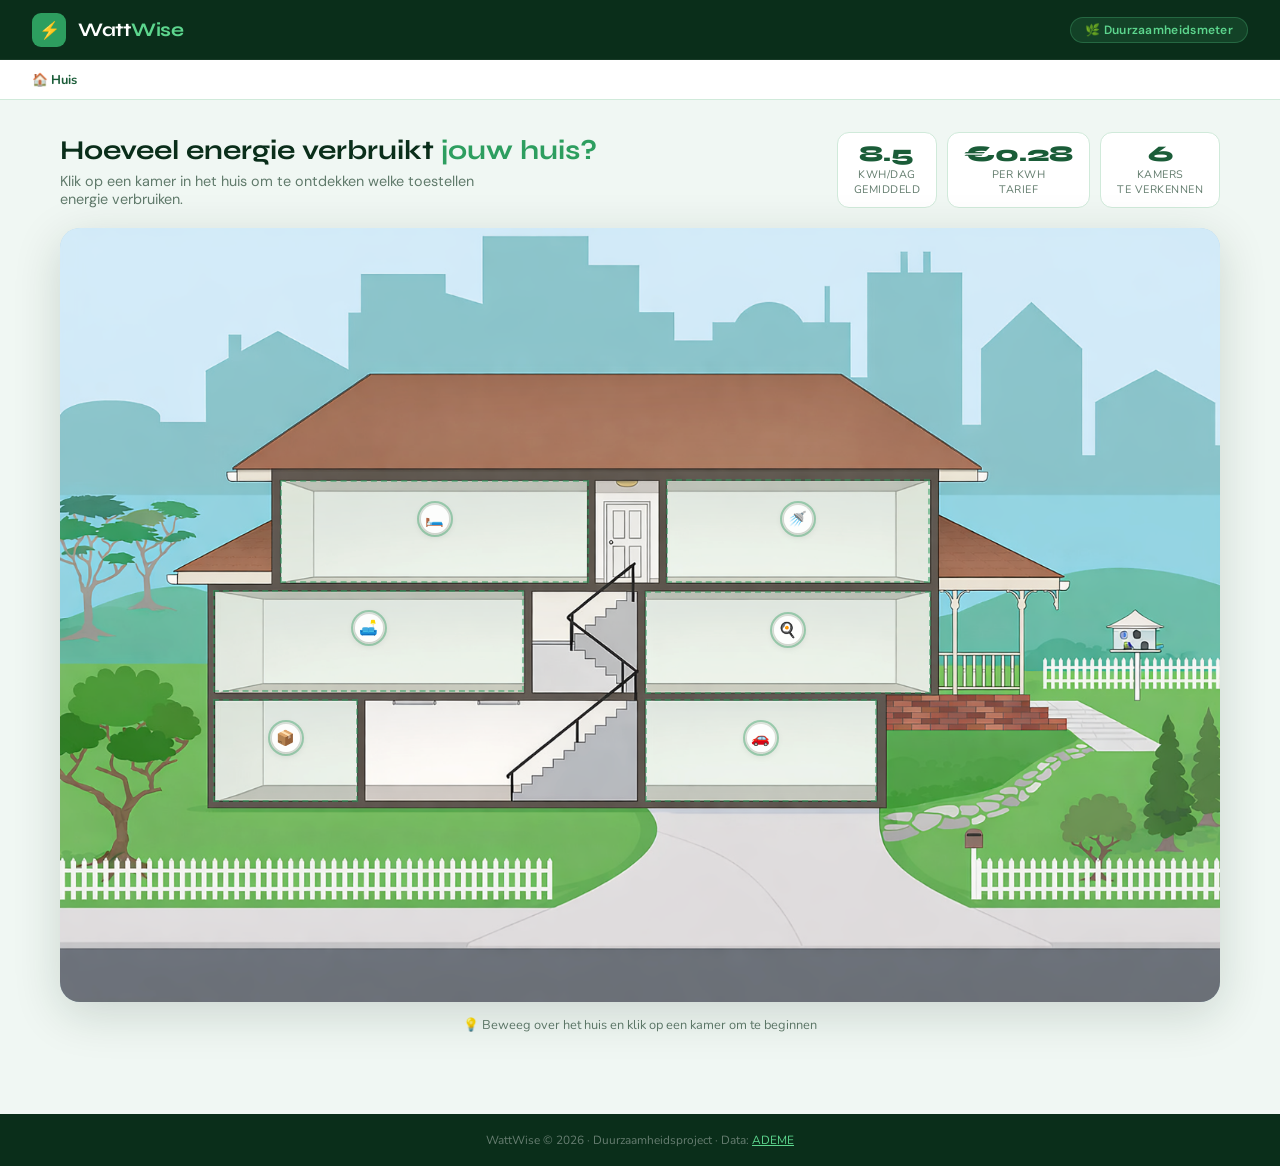
==== html/index.html @ 2eedc3da "layout huis en kamers" ====
<!DOCTYPE html>
<html lang="nl">
<head>
  <meta charset="UTF-8"/>
  <meta name="viewport" content="width=device-width, initial-scale=1.0"/>
  <title>WattWise – Duurzaamheidsmeter</title>
  <link href="https://fonts.googleapis.com/css2?family=Nunito:wght@400;600;700;900&family=Syne:wght@700;800&family=DM+Sans:wght@300;400;500&display=swap" rel="stylesheet"/>
   <link rel="stylesheet" href="../css/style3.css">

</head>
<body>

<header>
  <div class="logo">
    <div class="logo-icon">⚡</div>
    <h1>Watt<span>Wise</span></h1>
  </div>
  <div class="hdr-badge">🌿 Duurzaamheidsmeter</div>
</header>

<div id="breadcrumb">
  <span class="crumb" onclick="toonHuis()">🏠 Huis</span>
  <span id="bc-kamer" style="display:none"><span class="bc-sep"> › </span><span class="crumb" id="bc-kamer-naam"></span></span>
  <span id="bc-toestel" style="display:none"><span class="bc-sep"> › </span><span id="bc-toestel-naam"></span></span>
</div>

<main>

  <!-- SCHERM 1: HUIS -->
  <section id="scherm-huis">
    <div class="page-intro">
      <div class="page-intro-text">
        <h2>Hoeveel energie verbruikt <em style="color:var(--g3);font-style:normal;">jouw huis?</em></h2>
        <p>Klik op een kamer in het huis om te ontdekken welke toestellen energie verbruiken.</p>
      </div>
      <div class="stats-strip">
        <div class="stat-badge"><div class="stat-badge-num">8.5</div><div class="stat-badge-lbl">kWh/dag<br>gemiddeld</div></div>
        <div class="stat-badge"><div class="stat-badge-num">€0.28</div><div class="stat-badge-lbl">per kWh<br>tarief</div></div>
        <div class="stat-badge"><div class="stat-badge-num">6</div><div class="stat-badge-lbl">kamers<br>te verkennen</div></div>
      </div>
    </div>

    <div class="house-wrap" id="house-wrap">

      <img id="house-img" class="house-img" src="../icons/image/house_background_sharp.png"  srcset="../icons/image/house_background_sharp_embedded.svg"  alt="Doorsnede huis"/>
     <!-- <div class="kamer-overlay kamer-links-boven" data-kamer="kamer-links-boven"></div> -->
     <div class="kamer-overlay kamer-rechts-boven" data-kamer="kamer-rechts-boven"></div>
     <div class="kamer-overlay kamer-links-midden" data-kamer="kamer-links-midden"></div>

      <!-- kamer overlays worden door JS ingevoegd -->
      <div class="zoom-overlay" id="zoom-overlay"></div>
      
    </div>

    <p style="text-align:center;margin-top:14px;font-size:.8rem;color:var(--muted);font-family:'Nunito',sans-serif;">
      💡 Beweeg over het huis en klik op een kamer om te beginnen
    </p>
  </section>

  <!-- SCHERM 2: KAMER -->
  <section id="scherm-kamer">
    <div class="kamer-top">
      <button id="btn-terug" onclick="toonHuis()">← Terug</button>
      <div class="kamer-title-block">
        <h2 id="kamer-titel">Kamer</h2>
        <p id="kamer-intro"></p>
      </div>
    </div>

    <div class="kamer-scene" id="kamer-scene">
      <div class="kamer-scene-bg" id="kamer-scene-bg"></div>
      <div class="kamer-floor" id="kamer-floor"></div>
      <div class="room-label-badge" id="room-label-badge"></div>
      <!-- appliances worden door JS ingevoegd -->
    </div>
  </section>

</main>

<!-- MODAL -->
<div id="modal-overlay">
  <div id="modal">
    <div class="modal-head">
      <div class="modal-head-l">
        <div class="modal-icon" id="modal-icon">⚡</div>
        <h3 id="modal-titel">Toestel</h3>
      </div>
      <div style="display:flex;gap:10px;align-items:center;">
        <div class="modal-dots">
          <div class="mdot on" id="d1"></div>
          <div class="mdot" id="d2"></div>
          <div class="mdot" id="d3"></div>
        </div>
        <button id="modal-x" onclick="sluitModal()">✕</button>
      </div>
    </div>
    <div class="modal-prog"><div class="modal-prog-bar" id="mpbar"></div></div>
    <div id="modal-body">
      <div id="stap-parameters">
        <div class="stap-lbl">Stap 1 van 3 — Jouw gegevens</div>
        <div id="params-container"></div>
        <button id="btn-bereken" onclick="berekenVerbruik()">⚡ Bereken mijn verbruik</button>
      </div>
      <div id="stap-resultaat">
        <div class="stap-lbl">Stap 2 van 3 — Resultaat</div>
        <div class="res-hero">
          <div class="res-lbl">Jouw dagelijks verbruik</div>
          <div id="res-getal">—</div>
          <div id="res-eenheid">kWh per dag</div>
        </div>
        <div class="cost-row">
          <div class="cpill"><div class="cpill-num" id="c-dag">—</div><div class="cpill-lbl">€/dag</div></div>
          <div class="cpill"><div class="cpill-num" id="c-maand">—</div><div class="cpill-lbl">€/maand</div></div>
          <div class="cpill"><div class="cpill-num" id="c-jaar">—</div><div class="cpill-lbl">€/jaar</div></div>
        </div>
        <div class="modal-nav">
          <button class="btn-back" onclick="toonStap('parameters')">← Aanpassen</button>
          <button class="btn-next" onclick="toonStap('tips')">Tips →</button>
        </div>
      </div>
      <div id="stap-tips">
        <div class="stap-lbl">Stap 3 van 3 — Tips & weetjes</div>
        <div id="gem-box"></div>
        <div id="tips-box"><h4>💡 Bespaartips</h4><ul id="tips-lijst"></ul></div>
        <div class="modal-nav">
          <button class="btn-back" onclick="toonStap('resultaat')">← Resultaat</button>
          <button class="btn-done" onclick="sluitModal()">✓ Sluiten</button>
        </div>
      </div>
    </div>
  </div>
</div>

<footer>
  WattWise &copy; 2026 · Duurzaamheidsproject · Data: <a href="https://data.europa.eu/data/datasets/670facfc5cbe4a7f2f56ace7" target="_blank">ADEME</a>
</footer>

<script src="../javascript/script3.js" defer></script>

<style>
@keyframes fadeSlideUp {
  from{opacity:0;transform:translateY(16px);}
  to{opacity:1;transform:translateY(0);}
}
</style>

</body>
</html>
---- css/style3.css ----
:root {
  --g1:#0a2e1a; --g2:#1a5c38; --g3:#2d9e5f; --g4:#5dd68e; --g5:#c8f5db;
  --amber:#f5c842; --amber2:#e8a80a; --bg:#f0f7f3;
  --surface:#ffffff; --text:#0d1f16; --muted:#607a6b; --border:#d0eada;
  --shadow:0 4px 24px rgba(10,46,26,.10); --shadow-lg:0 12px 48px rgba(10,46,26,.16);
  --r:18px;
}
*,*::before,*::after{box-sizing:border-box;margin:0;padding:0;}
html{scroll-behavior:smooth;}
body{font-family:"DM Sans",sans-serif;background:var(--bg);color:var(--text);min-height:100vh;overflow-x:hidden;}
h1,h2,h3,h4{font-family:"Syne",sans-serif;}
button{cursor:pointer;font-family:"DM Sans",sans-serif;border:none;outline:none;}

/* ── HEADER ── */
header{
  background:var(--g1);padding:0 32px;height:60px;
  display:flex;align-items:center;justify-content:space-between;
  position:sticky;top:0;z-index:100;
  border-bottom:1px solid rgba(255,255,255,.06);
}
.logo{display:flex;align-items:center;gap:12px;}
.logo-icon{width:34px;height:34px;background:var(--g3);border-radius:9px;display:flex;align-items:center;justify-content:center;font-size:17px;}
.logo h1{font-size:1.2rem;color:#fff;letter-spacing:-.3px;}
.logo h1 span{color:var(--g4);}
.hdr-badge{background:rgba(93,214,142,.12);color:var(--g4);border:1px solid rgba(93,214,142,.25);border-radius:20px;padding:4px 14px;font-size:.75rem;font-weight:600;letter-spacing:.3px;}

/* ── BREADCRUMB ── */
#breadcrumb{
  background:#fff;padding:0 32px;height:40px;
  display:flex;align-items:center;gap:8px;
  font-size:.8rem;color:var(--muted);
  border-bottom:1px solid var(--border);
  font-family:"Nunito",sans-serif;
}
.crumb{color:var(--g2);font-weight:700;cursor:pointer;transition:color .15s;}
.crumb:hover{color:var(--g3);text-decoration:underline;}
.bc-sep{color:#cde8d8;}

/* ── MAIN ── */
main{max-width:1200px;margin:0 auto;padding:32px 20px 80px;}

/* ── SCHERM 1: HUIS ── */
#scherm-huis{}

.page-intro{
  display:flex;align-items:flex-end;justify-content:space-between;
  margin-bottom:20px;gap:24px;flex-wrap:wrap;
}
.page-intro-text h2{font-size:1.7rem;color:var(--g1);line-height:1.2;margin-bottom:6px;}
.page-intro-text p{color:var(--muted);font-size:.9rem;max-width:420px;}
.stats-strip{display:flex;gap:10px;flex-wrap:wrap;}
.stat-badge{
  background:#fff;border:1.5px solid var(--border);border-radius:12px;
  padding:10px 16px;text-align:center;min-width:90px;
}
.stat-badge-num{font-family:"Syne",sans-serif;font-size:1.4rem;font-weight:800;color:var(--g2);line-height:1;}
.stat-badge-lbl{font-size:.68rem;color:var(--muted);text-transform:uppercase;letter-spacing:.5px;margin-top:2px;font-family:"Nunito",sans-serif;}

/* ── HUIS WRAPPER ── */
.house-wrap{
  position:relative;
  width:100%;
  border-radius:20px;
  overflow:hidden;
  box-shadow:var(--shadow-lg);
  background:#b8d8e8;
  aspect-ratio:3/2;
  cursor:default;
}

.house-img{
  position:absolute;inset:0;
  width:100%;height:100%;
  object-fit:cover;
  display:block;
  transition:transform .6s cubic-bezier(.4,0,.2,1), filter .6s;
  transform-origin:center center;
}

/* ── KAMER OVERLAYS ── */
.kamer-overlay{
  position:absolute;
  background:rgba(45,158,95,.08);
  border:2px dashed rgba(45,158,95,.5);
  cursor:pointer;
  transition:background .2s, border-color .2s, transform .15s;
  display:flex;flex-direction:column;align-items:center;justify-content:center;
  gap:4px;
}
.kamer-overlay:hover{
  background:rgba(45,158,95,.22);
  border-color:var(--g3);
  border-style:solid;
}
.kamer-overlay:hover .kamer-tag{opacity:1;transform:translateY(0);}

.kamer-pulse{
  width:28px;height:28px;
  background:rgba(255,255,255,.9);
  border-radius:50%;
  display:flex;align-items:center;justify-content:center;
  font-size:15px;
  box-shadow:0 2px 8px rgba(0,0,0,.18);
  position:relative;
  flex-shrink:0;
}
.kamer-pulse::after{
  content:"";position:absolute;inset:-4px;
  border-radius:50%;
  border:2px solid rgba(45,158,95,.4);
  animation:pulse 2s ease-in-out infinite;
}
@keyframes pulse{
  0%,100%{transform:scale(1);opacity:.6;}
  50%{transform:scale(1.3);opacity:0;}
}

.kamer-tag{
  background:rgba(10,46,26,.82);
  color:#fff;
  border-radius:20px;
  padding:3px 10px;
  font-size:.68rem;
  font-weight:700;
  font-family:"Nunito",sans-serif;
  white-space:nowrap;
  letter-spacing:.3px;
  opacity:0;
  transform:translateY(4px);
  transition:opacity .18s, transform .18s;
  pointer-events:none;
}

/* Click-to-zoom animation */
.house-wrap .zoom-overlay{
  position:absolute;inset:0;
  background:rgba(10,46,26,0);
  pointer-events:none;
  transition:background .4s;
  z-index:10;
}
.house-wrap.zooming .zoom-overlay{background:rgba(10,46,26,.35);}

/* ── SCHERM 2: KAMER ── */
#scherm-kamer{display:none;}

.kamer-top{
  display:flex;align-items:center;gap:16px;
  margin-bottom:24px;
}
#btn-terug{
  display:inline-flex;align-items:center;gap:8px;
  background:#fff;color:var(--g2);
  border:1.5px solid var(--border);border-radius:10px;
  padding:8px 16px;font-size:.85rem;font-weight:700;
  font-family:"Nunito",sans-serif;
  transition:all .15s;
  flex-shrink:0;
}
#btn-terug:hover{background:var(--g5);border-color:var(--g3);}

.kamer-title-block h2{font-size:1.7rem;color:var(--g1);}
.kamer-title-block p{font-size:.88rem;color:var(--muted);margin-top:3px;}

/* ── KAMER SCENE ── */
.kamer-scene{
  position:relative;
  width:100%;
  border-radius:20px;
  overflow:hidden;
  box-shadow:var(--shadow-lg);
  background:#e8f4ed;
  aspect-ratio:16/7;
  margin-bottom:24px;
}

/* SVG kamer achtergrond — vult de hele scene */
.kamer-scene-bg{
  position:absolute;inset:0;
  width:100%;height:100%;
  overflow:hidden;
}
.kamer-scene-bg svg{
  width:100%;
  height:100%;
  display:block;
}

/* Fallback kleur-gradients als SVG ontbreekt */
.kamer-scene-bg.woonkamer:not(:has(svg)){background:linear-gradient(160deg,#f5e6c8 0%,#e8d5a3 100%);}
.kamer-scene-bg.keuken:not(:has(svg)){background:linear-gradient(160deg,#d4ecd4 0%,#b8e0b8 100%);}
.kamer-scene-bg.badkamer:not(:has(svg)){background:linear-gradient(160deg,#c8e8f5 0%,#a8d4e8 100%);}
.kamer-scene-bg.slaapkamer:not(:has(svg)){background:linear-gradient(160deg,#e8d8f0 0%,#d4c0e8 100%);}
.kamer-scene-bg.berging:not(:has(svg)){background:linear-gradient(160deg,#e8e0d0 0%,#d8d0c0 100%);}
.kamer-scene-bg.garage:not(:has(svg)){background:linear-gradient(160deg,#d8dce8 0%,#c0c8d8 100%);}

/* Vloer overlay — lichte schaduw onderaan */
.kamer-floor{
  position:absolute;bottom:0;left:0;right:0;height:6%;
  background:linear-gradient(180deg,transparent 0%,rgba(0,0,0,.06) 100%);
  pointer-events:none;
  z-index:2;
}

/* Room label badge */
.room-label-badge{
  position:absolute;top:16px;left:16px;
  background:rgba(10,46,26,.75);
  color:#fff;
  border-radius:30px;
  padding:6px 16px;
  font-family:"Nunito",sans-serif;
  font-size:.85rem;
  font-weight:700;
  display:flex;align-items:center;gap:8px;
  backdrop-filter:blur(4px);
  z-index:5;
}

/* ── APPLIANCE SPOTS ── */
.appliance-spot{
  position:absolute;
  display:flex;flex-direction:column;align-items:center;gap:5px;
  cursor:pointer;
  transition:transform .22s cubic-bezier(.34,1.4,.64,1);
  z-index:4;
}
.appliance-spot:hover{
  transform:scale(1.10) translateY(-5px);
}

/* Bubble groter + mooier */
.appliance-bubble{
  background:rgba(255,255,255,.94);
  border:2px solid rgba(45,158,95,.25);
  border-radius:18px;
  width:84px;
  height:84px;
  display:flex;flex-direction:column;align-items:center;justify-content:center;
  box-shadow:
    0 4px 20px rgba(0,0,0,.13),
    0 1px 4px rgba(0,0,0,.08),
    inset 0 1px 0 rgba(255,255,255,.8);
  transition:border-color .2s, box-shadow .2s, transform .2s;
  gap:4px;
  backdrop-filter:blur(8px);
  position:relative;
  overflow:hidden;
}
.appliance-bubble::before{
  content:"";
  position:absolute;top:0;left:0;right:0;height:40%;
  background:linear-gradient(180deg,rgba(255,255,255,.5) 0%,transparent 100%);
  border-radius:16px 16px 0 0;
  pointer-events:none;
}
.appliance-spot:hover .appliance-bubble{
  border-color:var(--g3);
  box-shadow:
    0 8px 28px rgba(45,158,95,.22),
    0 2px 8px rgba(0,0,0,.10),
    inset 0 1px 0 rgba(255,255,255,.8);
}

/* Als berekend: groene rand highlight */
.appliance-spot.berekend .appliance-bubble{
  border-color:var(--g3);
  border-width:2.5px;
}

/* PNG icon in bubble */
.appliance-img{
  width:40px;
  height:40px;
  object-fit:contain;
  display:block;
  flex-shrink:0;
  image-rendering:auto;
  /* Lichte schaduw voor diepte */
  filter:drop-shadow(0 2px 3px rgba(0,0,0,.12));
  transition:filter .2s, transform .2s;
}
.appliance-spot:hover .appliance-img{
  filter:drop-shadow(0 3px 6px rgba(45,158,95,.3));
  transform:scale(1.06);
}

/* Emoji fallback */
.appliance-emoji{
  font-size:2rem;
  line-height:1;
  display:block;
  transition:transform .2s;
}
.appliance-spot:hover .appliance-emoji{
  transform:scale(1.08);
}

/* Naam label onder bubble */
.appliance-name{
  font-size:.6rem;
  font-weight:700;
  color:var(--g1);
  text-align:center;
  line-height:1.2;
  font-family:"Nunito",sans-serif;
  padding:0 3px;
  max-width:80px;
  word-break:break-word;
}

/* kWh badge */
.appliance-kwh-badge{
  background:var(--g4);
  color:var(--g1);
  border-radius:20px;
  padding:2px 9px;
  font-size:.62rem;
  font-weight:800;
  font-family:"Nunito",sans-serif;
  white-space:nowrap;
  box-shadow:0 2px 6px rgba(45,158,95,.25);
  transition:background .2s;
}
.appliance-kwh-badge.uncalc{
  background:rgba(255,255,255,.75);
  color:var(--muted);
  border:1px solid rgba(0,0,0,.08);
  font-weight:600;
  box-shadow:none;
}

/* Energie-level indicator per bubble (na berekening) */
.appliance-spot.energie-laag .appliance-bubble { border-color:#4caf50; }
.appliance-spot.energie-middel .appliance-bubble { border-color:#ff9800; }
.appliance-spot.energie-hoog .appliance-bubble { border-color:#f44336; }
.appliance-spot.energie-laag .appliance-kwh-badge { background:#a5d6a7; color:#1b5e20; }
.appliance-spot.energie-middel .appliance-kwh-badge { background:#ffe082; color:#e65100; }
.appliance-spot.energie-hoog .appliance-kwh-badge { background:#ef9a9a; color:#b71c1c; }

/* ── MODAL ── */
#modal-overlay{
  display:none;position:fixed;inset:0;
  background:rgba(10,46,26,.52);
  backdrop-filter:blur(6px);
  z-index:500;align-items:center;justify-content:center;padding:20px;
}
#modal-overlay.actief{display:flex;}
#modal{
  background:#fff;border-radius:24px;
  max-width:520px;width:100%;
  box-shadow:var(--shadow-lg);overflow:hidden;
  animation:popIn .28s cubic-bezier(.34,1.56,.64,1);
}
@keyframes popIn{from{transform:scale(.9) translateY(24px);opacity:0;}to{transform:scale(1) translateY(0);opacity:1;}}

.modal-head{
  background:linear-gradient(135deg,var(--g1) 0%,var(--g2) 100%);
  padding:20px 24px;
  display:flex;align-items:center;justify-content:space-between;
}
.modal-head-l{display:flex;align-items:center;gap:12px;}
.modal-icon{
  width:42px;height:42px;
  background:rgba(255,255,255,.12);
  border-radius:11px;
  display:flex;align-items:center;justify-content:center;
  font-size:1.4rem;
  overflow:hidden;
}
.modal-icon img{
  width:28px;height:28px;
  object-fit:contain;
  filter:brightness(0) invert(1) opacity(0.9);
}
#modal-titel{font-size:1.05rem;color:#fff;}
.modal-dots{display:flex;gap:5px;}
.mdot{width:7px;height:7px;border-radius:50%;background:rgba(255,255,255,.28);transition:background .2s;}
.mdot.on{background:var(--amber);}
#modal-x{background:rgba(255,255,255,.12);color:#fff;width:30px;height:30px;border-radius:7px;font-size:1rem;display:flex;align-items:center;justify-content:center;transition:background .15s;}
#modal-x:hover{background:rgba(255,255,255,.22);}

.modal-prog{height:3px;background:var(--border);}
.modal-prog-bar{height:100%;background:linear-gradient(90deg,var(--g3),var(--amber));transition:width .35s ease;width:33.3%;}

#modal-body{padding:22px 24px;}

.stap-lbl{font-size:.7rem;text-transform:uppercase;letter-spacing:.8px;color:var(--muted);font-family:"Nunito",sans-serif;font-weight:700;margin-bottom:14px;}

#stap-parameters{display:block;}
.param-row{margin-bottom:12px;}
.param-row label{display:block;font-weight:700;font-size:.83rem;margin-bottom:5px;color:var(--text);font-family:"Nunito",sans-serif;}
.param-row select,.param-row input[type=number],.param-row input[type=text]{
  width:100%;padding:9px 13px;border:1.5px solid var(--border);border-radius:9px;
  font-family:"DM Sans",sans-serif;font-size:.9rem;color:var(--text);background:#fafef9;
  transition:border-color .18s, box-shadow .18s;appearance:none;
}
.param-row select{background-image:url("data:image/svg+xml,%3Csvg xmlns='http://www.w3.org/2000/svg' width='12' height='8' viewBox='0 0 12 8'%3E%3Cpath d='M1 1l5 5 5-5' stroke='%232d9e5f' stroke-width='1.5' fill='none' stroke-linecap='round'/%3E%3C/svg%3E");background-repeat:no-repeat;background-position:right 13px center;padding-right:34px;}
.param-row select:focus,.param-row input:focus{border-color:var(--g3);box-shadow:0 0 0 3px rgba(45,158,95,.12);outline:none;}

#btn-bereken{
  width:100%;padding:12px;
  background:linear-gradient(135deg,var(--g2) 0%,var(--g3) 100%);
  color:#fff;border-radius:11px;font-size:.92rem;font-weight:700;
  font-family:"Nunito",sans-serif;margin-top:6px;letter-spacing:.2px;
  transition:all .2s;box-shadow:0 4px 16px rgba(45,158,95,.28);
}
#btn-bereken:hover{transform:translateY(-1px);box-shadow:0 6px 20px rgba(45,158,95,.38);}

#stap-resultaat{display:none;}
.res-hero{
  background:linear-gradient(135deg,var(--g1) 0%,var(--g2) 100%);
  border-radius:14px;padding:24px;text-align:center;margin-bottom:16px;position:relative;overflow:hidden;
}
.res-hero::before{content:"";position:absolute;top:-40px;right:-40px;width:140px;height:140px;background:radial-gradient(circle,rgba(93,214,142,.2) 0%,transparent 70%);border-radius:50%;}
.res-lbl{font-size:.72rem;color:rgba(255,255,255,.55);text-transform:uppercase;letter-spacing:.8px;margin-bottom:6px;font-family:"Nunito",sans-serif;}
#res-getal{font-family:"Syne",sans-serif;font-size:3.2rem;font-weight:800;color:var(--amber);line-height:1;margin-bottom:3px;}
#res-eenheid{font-size:.82rem;color:rgba(255,255,255,.55);}
.cost-row{display:flex;gap:8px;margin-bottom:14px;}
.cpill{flex:1;background:var(--g5);border:1px solid var(--border);border-radius:9px;padding:10px 12px;text-align:center;}
.cpill-num{font-family:"Syne",sans-serif;font-size:1.2rem;color:var(--g1);font-weight:800;}
.cpill-lbl{font-size:.66rem;color:var(--muted);text-transform:uppercase;letter-spacing:.4px;font-family:"Nunito",sans-serif;}

#stap-tips{display:none;}
#gem-box{background:linear-gradient(135deg,var(--g5),#e0f7e9);border:1px solid var(--border);border-left:4px solid var(--g3);border-radius:9px;padding:12px 14px;margin-bottom:14px;font-size:.86rem;color:var(--g1);line-height:1.55;}
#tips-box{background:#fffbec;border:1px solid #f5e0a0;border-left:4px solid var(--amber);border-radius:9px;padding:14px 16px;margin-bottom:16px;}
#tips-box h4{font-size:.85rem;color:#7a5000;margin-bottom:8px;font-family:"Nunito",sans-serif;display:flex;align-items:center;gap:6px;}
#tips-lijst{padding-left:0;list-style:none;display:flex;flex-direction:column;gap:5px;}
#tips-lijst li{font-size:.84rem;color:var(--text);line-height:1.5;padding-left:18px;position:relative;}
#tips-lijst li::before{content:"✓";position:absolute;left:0;color:var(--g3);font-weight:700;}

.modal-nav{display:flex;gap:8px;margin-top:2px;}
.modal-nav button{flex:1;padding:10px;border-radius:9px;font-size:.86rem;font-weight:700;font-family:"Nunito",sans-serif;transition:all .15s;}
.btn-back{background:var(--g5);color:var(--g2);border:1.5px solid var(--border);}
.btn-back:hover{background:#b8efd0;border-color:var(--g3);}
.btn-next{background:linear-gradient(135deg,var(--g2),var(--g3));color:#fff;}
.btn-next:hover{transform:translateY(-1px);box-shadow:0 4px 12px rgba(45,158,95,.3);}
.btn-done{background:var(--amber);color:#5a3800;}
.btn-done:hover{background:var(--amber2);color:#fff;}

/* ── FOOTER ── */
footer{background:var(--g1);color:rgba(255,255,255,.38);text-align:center;padding:18px;font-size:.74rem;font-family:"Nunito",sans-serif;}
footer a{color:var(--g4);}

/* ── RESPONSIVE ── */
@media(max-width:700px){
  header,#breadcrumb{padding:0 16px;}
  main{padding:20px 12px 60px;}
  .page-intro{flex-direction:column;align-items:flex-start;}
  .appliance-bubble{width:66px;height:66px;}
  .appliance-img{width:32px;height:32px;}
  .appliance-emoji{font-size:1.5rem;}
  .appliance-name{font-size:.55rem;max-width:64px;}
}

@keyframes fadeSlideUp {
  from{opacity:0;transform:translateY(16px);}
  to{opacity:1;transform:translateY(0);}
}
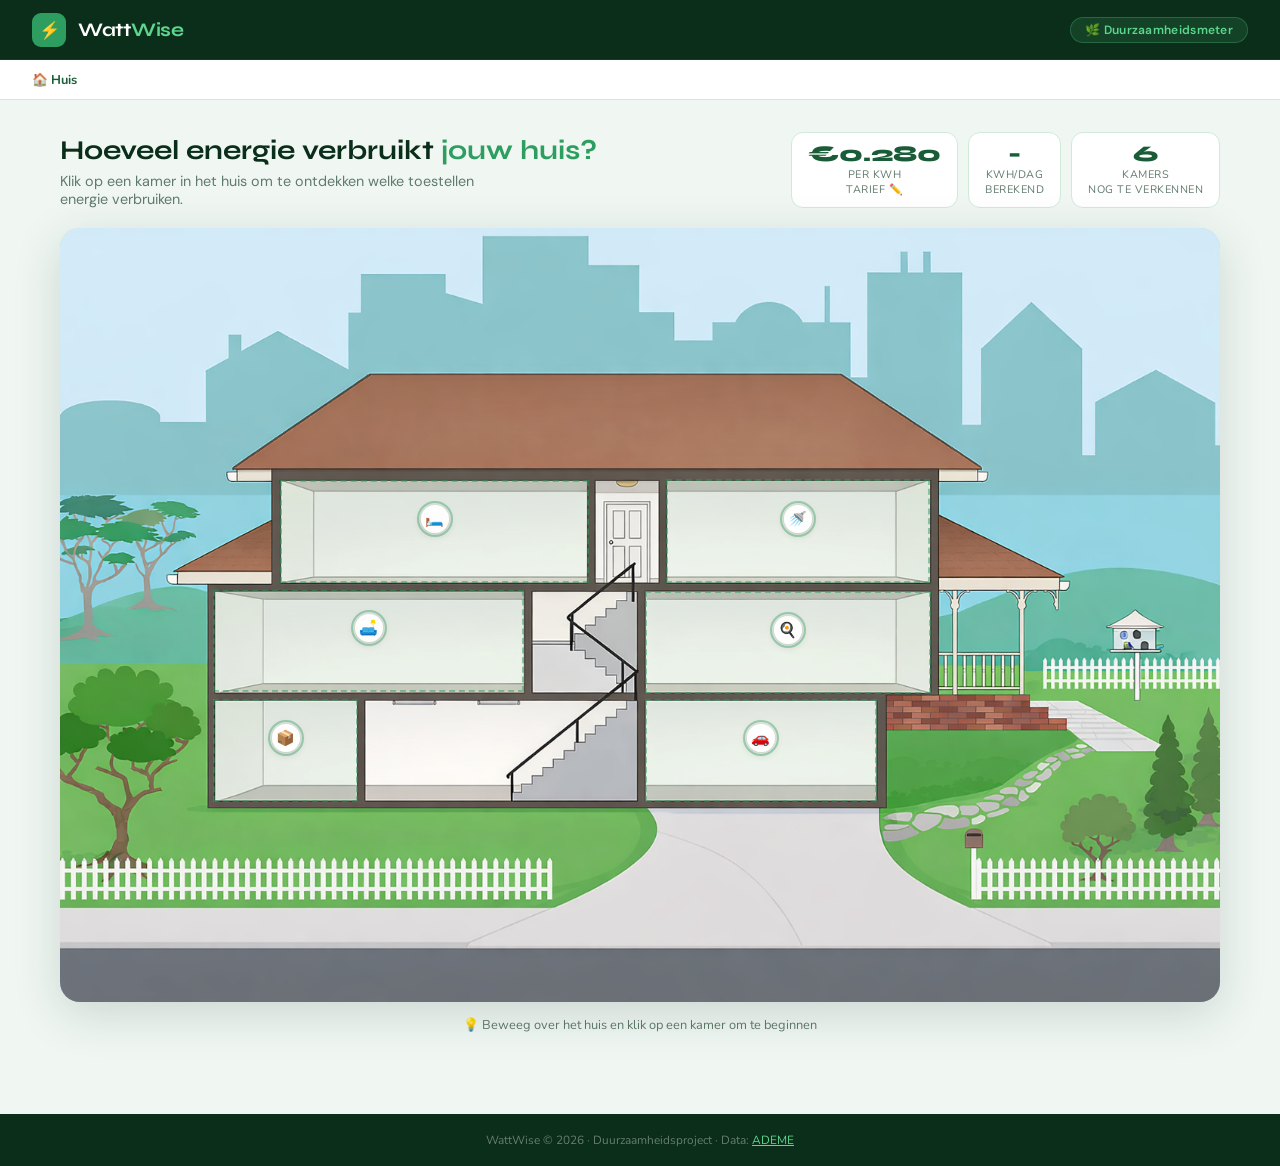
==== commit fb2767a5: "dynamische stat cards" ====
--- a/html/index.html
+++ b/html/index.html
@@ -5,7 +5,7 @@
   <meta name="viewport" content="width=device-width, initial-scale=1.0"/>
   <title>WattWise – Duurzaamheidsmeter</title>
   <link href="https://fonts.googleapis.com/css2?family=Nunito:wght@400;600;700;900&family=Syne:wght@700;800&family=DM+Sans:wght@300;400;500&display=swap" rel="stylesheet"/>
-   <link rel="stylesheet" href="../css/style3.css">
+   <link rel="stylesheet" href="../css/style.css">
 
 </head>
 <body>
@@ -34,9 +34,18 @@
         <p>Klik op een kamer in het huis om te ontdekken welke toestellen energie verbruiken.</p>
       </div>
       <div class="stats-strip">
-        <div class="stat-badge"><div class="stat-badge-num">8.5</div><div class="stat-badge-lbl">kWh/dag<br>gemiddeld</div></div>
-        <div class="stat-badge"><div class="stat-badge-num">€0.28</div><div class="stat-badge-lbl">per kWh<br>tarief</div></div>
-        <div class="stat-badge"><div class="stat-badge-num">6</div><div class="stat-badge-lbl">kamers<br>te verkennen</div></div>
+        <div class="stat-badge" id="stat-badge-tarief">
+          <div class="stat-badge-num" id="stat-tarief-num">€0.280</div>
+          <div class="stat-badge-lbl">per kWh<br>tarief ✏️</div>
+        </div>
+        <div class="stat-badge">
+          <div class="stat-badge-num" id="stat-verbruik-num">—</div>
+          <div class="stat-badge-lbl">kWh/dag<br>berekend</div>
+        </div>
+        <div class="stat-badge">
+          <div class="stat-badge-num" id="stat-kamers-num">6</div>
+          <div class="stat-badge-lbl" id="stat-kamers-lbl">kamers<br>nog te verkennen</div>
+        </div>
       </div>
     </div>
 
@@ -99,7 +108,10 @@
       <div id="stap-parameters">
         <div class="stap-lbl">Stap 1 van 3 — Jouw gegevens</div>
         <div id="params-container"></div>
-        <button id="btn-bereken" onclick="berekenVerbruik()">⚡ Bereken mijn verbruik</button>
+        <div style="display:flex;gap:8px;margin-top:8px;">
+          <button id="btn-bereken" onclick="berekenVerbruik()">⚡ Bereken mijn verbruik</button>
+          <button id="btn-gebruik-gem" onclick="gebruikGemiddelde()" style="display:none;">📊 Gebruik dit gemiddelde</button>
+        </div>
       </div>
       <div id="stap-resultaat">
         <div class="stap-lbl">Stap 2 van 3 — Resultaat</div>
@@ -107,19 +119,27 @@
           <div class="res-lbl">Jouw dagelijks verbruik</div>
           <div id="res-getal">—</div>
           <div id="res-eenheid">kWh per dag</div>
+          <div id="res-bron" style="font-size:.7rem;margin-top:6px;opacity:.7;"></div>
+
         </div>
         <div class="cost-row">
           <div class="cpill"><div class="cpill-num" id="c-dag">—</div><div class="cpill-lbl">€/dag</div></div>
           <div class="cpill"><div class="cpill-num" id="c-maand">—</div><div class="cpill-lbl">€/maand</div></div>
           <div class="cpill"><div class="cpill-num" id="c-jaar">—</div><div class="cpill-lbl">€/jaar</div></div>
         </div>
+                <!-- Vergelijkingsbalk -->
+        <div id="cmp-box" style="display:none;"></div>
         <div class="modal-nav">
           <button class="btn-back" onclick="toonStap('parameters')">← Aanpassen</button>
           <button class="btn-next" onclick="toonStap('tips')">Tips →</button>
         </div>
       </div>
+
+      
+      <!-- STAP 3: TIPS -->
+
       <div id="stap-tips">
-        <div class="stap-lbl">Stap 3 van 3 — Tips & weetjes</div>
+        <div class="stap-lbl">Stap 3 van 3 — Tips &amp; weetjes</div>
         <div id="gem-box"></div>
         <div id="tips-box"><h4>💡 Bespaartips</h4><ul id="tips-lijst"></ul></div>
         <div class="modal-nav">
@@ -135,8 +155,8 @@
   WattWise &copy; 2026 · Duurzaamheidsproject · Data: <a href="https://data.europa.eu/data/datasets/670facfc5cbe4a7f2f56ace7" target="_blank">ADEME</a>
 </footer>
 
-<script src="../javascript/script3.js" defer></script>
-
+<!-- <script type="module" src="../javascript/main.js" defer></script> -->
+<script type="module"src="../javascript/main.js" defer></script>
 <style>
 @keyframes fadeSlideUp {
   from{opacity:0;transform:translateY(16px);}
--- a/css/style.css
+++ b/css/style.css
@@ -0,0 +1,702 @@
+:root {
+  --g1:#0a2e1a; --g2:#1a5c38; --g3:#2d9e5f; --g3-light: #e8f8f0; --g4:#5dd68e; --g5:#c8f5db;
+  --amber:#f5c842; --amber2:#e8a80a; --bg:#f0f7f3;
+  --surface:#ffffff; --text:#0d1f16; --muted:#607a6b; --border:#d0eada;
+  --shadow:0 4px 24px rgba(10,46,26,.10); --shadow-lg:0 12px 48px rgba(10,46,26,.16);
+  --r:18px;
+}
+*,*::before,*::after{box-sizing:border-box;margin:0;padding:0;}
+html{scroll-behavior:smooth;}
+body{font-family:"DM Sans",sans-serif;background:var(--bg);color:var(--text);min-height:100vh;overflow-x:hidden;}
+h1,h2,h3,h4{font-family:"Syne",sans-serif;}
+button{cursor:pointer;font-family:"DM Sans",sans-serif;border:none;outline:none;}
+
+/* ── HEADER ── */
+header{
+  background:var(--g1);padding:0 32px;height:60px;
+  display:flex;align-items:center;justify-content:space-between;
+  position:sticky;top:0;z-index:100;
+  border-bottom:1px solid rgba(255,255,255,.06);
+}
+.logo{display:flex;align-items:center;gap:12px;}
+.logo-icon{width:34px;height:34px;background:var(--g3);border-radius:9px;display:flex;align-items:center;justify-content:center;font-size:17px;}
+.logo h1{font-size:1.2rem;color:#fff;letter-spacing:-.3px;}
+.logo h1 span{color:var(--g4);}
+.hdr-badge{background:rgba(93,214,142,.12);color:var(--g4);border:1px solid rgba(93,214,142,.25);border-radius:20px;padding:4px 14px;font-size:.75rem;font-weight:600;letter-spacing:.3px;}
+
+/* ── BREADCRUMB ── */
+#breadcrumb{
+  background:#fff;padding:0 32px;height:40px;
+  display:flex;align-items:center;gap:8px;
+  font-size:.8rem;color:var(--muted);
+  border-bottom:1px solid var(--border);
+  font-family:"Nunito",sans-serif;
+}
+.crumb{color:var(--g2);font-weight:700;cursor:pointer;transition:color .15s;}
+.crumb:hover{color:var(--g3);text-decoration:underline;}
+.bc-sep{color:#cde8d8;}
+
+/* ── MAIN ── */
+main{max-width:1200px;margin:0 auto;padding:32px 20px 80px;}
+
+/* ── SCHERM 1: HUIS ── */
+#scherm-huis{}
+
+.page-intro{
+  display:flex;align-items:flex-end;justify-content:space-between;
+  margin-bottom:20px;gap:24px;flex-wrap:wrap;
+}
+.page-intro-text h2{font-size:1.7rem;color:var(--g1);line-height:1.2;margin-bottom:6px;}
+.page-intro-text p{color:var(--muted);font-size:.9rem;max-width:420px;}
+.stats-strip{display:flex;gap:10px;flex-wrap:wrap;}
+.stat-badge{
+  background:#fff;border:1.5px solid var(--border);border-radius:12px;
+  padding:10px 16px;text-align:center;min-width:90px;
+}
+.stat-badge-num{font-family:"Syne",sans-serif;font-size:1.4rem;font-weight:800;color:var(--g2);line-height:1;}
+.stat-badge-lbl{font-size:.68rem;color:var(--muted);text-transform:uppercase;letter-spacing:.5px;margin-top:2px;font-family:"Nunito",sans-serif;}
+
+/* ── HUIS WRAPPER ── */
+.house-wrap{
+  position:relative;
+  width:100%;
+  border-radius:20px;
+  overflow:hidden;
+  box-shadow:var(--shadow-lg);
+  background:#b8d8e8;
+  aspect-ratio:3/2;
+  cursor:default;
+}
+
+.house-img{
+  position:absolute;inset:0;
+  width:100%;height:100%;
+  object-fit:cover;
+  display:block;
+  transition:transform .6s cubic-bezier(.4,0,.2,1), filter .6s;
+  transform-origin:center center;
+}
+
+/* ── KAMER OVERLAYS ── */
+.kamer-overlay{
+  position:absolute;
+  background:rgba(45,158,95,.08);
+  border:2px dashed rgba(45,158,95,.5);
+  cursor:pointer;
+  transition:background .2s, border-color .2s, transform .15s;
+  display:flex;flex-direction:column;align-items:center;justify-content:center;
+  gap:4px;
+}
+.kamer-overlay:hover{
+  background:rgba(45,158,95,.22);
+  border-color:var(--g3);
+  border-style:solid;
+}
+.kamer-overlay:hover .kamer-tag{opacity:1;transform:translateY(0);}
+
+.kamer-pulse{
+  width:28px;height:28px;
+  background:rgba(255,255,255,.9);
+  border-radius:50%;
+  display:flex;align-items:center;justify-content:center;
+  font-size:15px;
+  box-shadow:0 2px 8px rgba(0,0,0,.18);
+  position:relative;
+  flex-shrink:0;
+}
+.kamer-pulse::after{
+  content:"";position:absolute;inset:-4px;
+  border-radius:50%;
+  border:2px solid rgba(45,158,95,.4);
+  animation:pulse 2s ease-in-out infinite;
+}
+@keyframes pulse{
+  0%,100%{transform:scale(1);opacity:.6;}
+  50%{transform:scale(1.3);opacity:0;}
+}
+
+.kamer-tag{
+  background:rgba(10,46,26,.82);
+  color:#fff;
+  border-radius:20px;
+  padding:3px 10px;
+  font-size:.68rem;
+  font-weight:700;
+  font-family:"Nunito",sans-serif;
+  white-space:nowrap;
+  letter-spacing:.3px;
+  opacity:0;
+  transform:translateY(4px);
+  transition:opacity .18s, transform .18s;
+  pointer-events:none;
+}
+
+/* Click-to-zoom animation */
+.house-wrap .zoom-overlay{
+  position:absolute;inset:0;
+  background:rgba(10,46,26,0);
+  pointer-events:none;
+  transition:background .4s;
+  z-index:10;
+}
+.house-wrap.zooming .zoom-overlay{background:rgba(10,46,26,.35);}
+
+/* ── SCHERM 2: KAMER ── */
+#scherm-kamer{display:none;}
+
+.kamer-top{
+  display:flex;align-items:center;gap:16px;
+  margin-bottom:24px;
+}
+#btn-terug{
+  display:inline-flex;align-items:center;gap:8px;
+  background:#fff;color:var(--g2);
+  border:1.5px solid var(--border);border-radius:10px;
+  padding:8px 16px;font-size:.85rem;font-weight:700;
+  font-family:"Nunito",sans-serif;
+  transition:all .15s;
+  flex-shrink:0;
+}
+#btn-terug:hover{background:var(--g5);border-color:var(--g3);}
+
+.kamer-title-block h2{font-size:1.7rem;color:var(--g1);}
+.kamer-title-block p{font-size:.88rem;color:var(--muted);margin-top:3px;}
+
+/* ── KAMER SCENE ── */
+.kamer-scene{
+  position:relative;
+  width:100%;
+  border-radius:20px;
+  overflow:hidden;
+  box-shadow:var(--shadow-lg);
+  background:#e8f4ed;
+  aspect-ratio:16/7;
+  margin-bottom:24px;
+}
+
+/* SVG kamer achtergrond — vult de hele scene */
+.kamer-scene-bg{
+  position:absolute;inset:0;
+  width:100%;height:100%;
+  overflow:hidden;
+}
+.kamer-scene-bg svg{
+  width:100%;
+  height:100%;
+  display:block;
+}
+
+/* Fallback kleur-gradients als SVG ontbreekt */
+.kamer-scene-bg.woonkamer:not(:has(svg)){background:linear-gradient(160deg,#f5e6c8 0%,#e8d5a3 100%);}
+.kamer-scene-bg.keuken:not(:has(svg)){background:linear-gradient(160deg,#d4ecd4 0%,#b8e0b8 100%);}
+.kamer-scene-bg.badkamer:not(:has(svg)){background:linear-gradient(160deg,#c8e8f5 0%,#a8d4e8 100%);}
+.kamer-scene-bg.slaapkamer:not(:has(svg)){background:linear-gradient(160deg,#e8d8f0 0%,#d4c0e8 100%);}
+.kamer-scene-bg.berging:not(:has(svg)){background:linear-gradient(160deg,#e8e0d0 0%,#d8d0c0 100%);}
+.kamer-scene-bg.garage:not(:has(svg)){background:linear-gradient(160deg,#d8dce8 0%,#c0c8d8 100%);}
+
+/* Vloer overlay — lichte schaduw onderaan */
+.kamer-floor{
+  position:absolute;bottom:0;left:0;right:0;height:6%;
+  background:linear-gradient(180deg,transparent 0%,rgba(0,0,0,.06) 100%);
+  pointer-events:none;
+  z-index:2;
+}
+
+/* Room label badge */
+.room-label-badge{
+  position:absolute;top:16px;left:16px;
+  background:rgba(10,46,26,.75);
+  color:#fff;
+  border-radius:30px;
+  padding:6px 16px;
+  font-family:"Nunito",sans-serif;
+  font-size:.85rem;
+  font-weight:700;
+  display:flex;align-items:center;gap:8px;
+  backdrop-filter:blur(4px);
+  z-index:5;
+}
+
+/* ── APPLIANCE SPOTS ── */
+.appliance-spot{
+  position:absolute;
+  display:flex;flex-direction:column;align-items:center;gap:5px;
+  cursor:pointer;
+  transition:transform .22s cubic-bezier(.34,1.4,.64,1);
+  z-index:4;
+}
+.appliance-spot:hover{
+  transform:scale(1.10) translateY(-5px);
+}
+
+/* Bubble groter + mooier */
+.appliance-bubble{
+  background:rgba(255,255,255,.94);
+  border:2px solid rgba(45,158,95,.25);
+  border-radius:18px;
+  width:84px;
+  height:84px;
+  display:flex;flex-direction:column;align-items:center;justify-content:center;
+  box-shadow:
+    0 4px 20px rgba(0,0,0,.13),
+    0 1px 4px rgba(0,0,0,.08),
+    inset 0 1px 0 rgba(255,255,255,.8);
+  transition:border-color .2s, box-shadow .2s, transform .2s;
+  gap:4px;
+  backdrop-filter:blur(8px);
+  position:relative;
+  overflow:hidden;
+}
+.appliance-bubble::before{
+  content:"";
+  position:absolute;top:0;left:0;right:0;height:40%;
+  background:linear-gradient(180deg,rgba(255,255,255,.5) 0%,transparent 100%);
+  border-radius:16px 16px 0 0;
+  pointer-events:none;
+}
+.appliance-spot:hover .appliance-bubble{
+  border-color:var(--g3);
+  box-shadow:
+    0 8px 28px rgba(45,158,95,.22),
+    0 2px 8px rgba(0,0,0,.10),
+    inset 0 1px 0 rgba(255,255,255,.8);
+}
+
+/* Als berekend: groene rand highlight */
+.appliance-spot.berekend .appliance-bubble{
+  border-color:var(--g3);
+  border-width:2.5px;
+}
+
+/* PNG icon in bubble */
+.appliance-img{
+  width:40px;
+  height:40px;
+  object-fit:contain;
+  display:block;
+  flex-shrink:0;
+  image-rendering:auto;
+  /* Lichte schaduw voor diepte */
+  filter:drop-shadow(0 2px 3px rgba(0,0,0,.12));
+  transition:filter .2s, transform .2s;
+}
+.appliance-spot:hover .appliance-img{
+  filter:drop-shadow(0 3px 6px rgba(45,158,95,.3));
+  transform:scale(1.06);
+}
+
+/* Emoji fallback */
+.appliance-emoji{
+  font-size:2rem;
+  line-height:1;
+  display:block;
+  transition:transform .2s;
+}
+.appliance-spot:hover .appliance-emoji{
+  transform:scale(1.08);
+}
+
+/* Naam label onder bubble */
+.appliance-name{
+  font-size:.6rem;
+  font-weight:700;
+  color:var(--g1);
+  text-align:center;
+  line-height:1.2;
+  font-family:"Nunito",sans-serif;
+  padding:0 3px;
+  max-width:80px;
+  word-break:break-word;
+}
+
+/* kWh badge */
+.appliance-kwh-badge{
+  background:var(--g4);
+  color:var(--g1);
+  border-radius:20px;
+  padding:2px 9px;
+  font-size:.62rem;
+  font-weight:800;
+  font-family:"Nunito",sans-serif;
+  white-space:nowrap;
+  box-shadow:0 2px 6px rgba(45,158,95,.25);
+  transition:background .2s;
+}
+.appliance-kwh-badge.uncalc{
+  background:rgba(255,255,255,.75);
+  color:var(--muted);
+  border:1px solid rgba(0,0,0,.08);
+  font-weight:600;
+  box-shadow:none;
+}
+
+/* Energie-level indicator per bubble (na berekening) */
+.appliance-spot.energie-laag .appliance-bubble { border-color:#4caf50; }
+.appliance-spot.energie-middel .appliance-bubble { border-color:#ff9800; }
+.appliance-spot.energie-hoog .appliance-bubble { border-color:#f44336; }
+.appliance-spot.energie-laag .appliance-kwh-badge { background:#a5d6a7; color:#1b5e20; }
+.appliance-spot.energie-middel .appliance-kwh-badge { background:#ffe082; color:#e65100; }
+.appliance-spot.energie-hoog .appliance-kwh-badge { background:#ef9a9a; color:#b71c1c; }
+
+/* ── MODAL ── */
+#modal-overlay{
+  display:none;position:fixed;inset:0;
+  background:rgba(10,46,26,.52);
+  backdrop-filter:blur(6px);
+  z-index:500;align-items:center;justify-content:center;padding:20px;
+}
+#modal-overlay.actief{display:flex;}
+#modal{
+  background:#fff;border-radius:24px;
+  max-width:520px;width:100%;
+  box-shadow:var(--shadow-lg);overflow:hidden;
+  animation:popIn .28s cubic-bezier(.34,1.56,.64,1);
+}
+@keyframes popIn{from{transform:scale(.9) translateY(24px);opacity:0;}to{transform:scale(1) translateY(0);opacity:1;}}
+
+.modal-head{
+  background:linear-gradient(135deg,var(--g1) 0%,var(--g2) 100%);
+  padding:20px 24px;
+  display:flex;align-items:center;justify-content:space-between;
+}
+.modal-head-l{display:flex;align-items:center;gap:12px;}
+.modal-icon{
+  width:42px;height:42px;
+  background:rgba(255,255,255,.12);
+  border-radius:11px;
+  display:flex;align-items:center;justify-content:center;
+  font-size:1.4rem;
+  overflow:hidden;
+}
+.modal-icon img{
+  width:28px;height:28px;
+  object-fit:contain;
+  filter:brightness(0) invert(1) opacity(0.9);
+}
+#modal-titel{font-size:1.05rem;color:#fff;}
+.modal-dots{display:flex;gap:5px;}
+.mdot{width:7px;height:7px;border-radius:50%;background:rgba(255,255,255,.28);transition:background .2s;}
+.mdot.on{background:var(--amber);}
+#modal-x{background:rgba(255,255,255,.12);color:#fff;width:30px;height:30px;border-radius:7px;font-size:1rem;display:flex;align-items:center;justify-content:center;transition:background .15s;}
+#modal-x:hover{background:rgba(255,255,255,.22);}
+
+.modal-prog{height:3px;background:var(--border);}
+.modal-prog-bar{height:100%;background:linear-gradient(90deg,var(--g3),var(--amber));transition:width .35s ease;width:33.3%;}
+
+#modal-body{padding:22px 24px;}
+
+.stap-lbl{font-size:.7rem;text-transform:uppercase;letter-spacing:.8px;color:var(--muted);font-family:"Nunito",sans-serif;font-weight:700;margin-bottom:14px;}
+
+#stap-parameters{display:block;}
+.param-row{margin-bottom:12px;}
+.param-row label{display:block;font-weight:700;font-size:.83rem;margin-bottom:5px;color:var(--text);font-family:"Nunito",sans-serif;}
+.param-row select,.param-row input[type=number],.param-row input[type=text]{
+  width:100%;padding:9px 13px;border:1.5px solid var(--border);border-radius:9px;
+  font-family:"DM Sans",sans-serif;font-size:.9rem;color:var(--text);background:#fafef9;
+  transition:border-color .18s, box-shadow .18s;appearance:none;
+}
+.param-row select{background-image:url("data:image/svg+xml,%3Csvg xmlns='http://www.w3.org/2000/svg' width='12' height='8' viewBox='0 0 12 8'%3E%3Cpath d='M1 1l5 5 5-5' stroke='%232d9e5f' stroke-width='1.5' fill='none' stroke-linecap='round'/%3E%3C/svg%3E");background-repeat:no-repeat;background-position:right 13px center;padding-right:34px;}
+.param-row select:focus,.param-row input:focus{border-color:var(--g3);box-shadow:0 0 0 3px rgba(45,158,95,.12);outline:none;}
+
+#btn-bereken{
+  width:100%;padding:12px;
+  background:linear-gradient(135deg,var(--g2) 0%,var(--g3) 100%);
+  color:#fff;border-radius:11px;font-size:.92rem;font-weight:700;
+  font-family:"Nunito",sans-serif;margin-top:6px;letter-spacing:.2px;
+  transition:all .2s;box-shadow:0 4px 16px rgba(45,158,95,.28);
+}
+#btn-bereken:hover{transform:translateY(-1px);box-shadow:0 6px 20px rgba(45,158,95,.38);}
+
+#stap-resultaat{display:none;}
+.res-hero{
+  background:linear-gradient(135deg,var(--g1) 0%,var(--g2) 100%);
+  border-radius:14px;padding:24px;text-align:center;margin-bottom:16px;position:relative;overflow:hidden;
+}
+.res-hero::before{content:"";position:absolute;top:-40px;right:-40px;width:140px;height:140px;background:radial-gradient(circle,rgba(93,214,142,.2) 0%,transparent 70%);border-radius:50%;}
+.res-lbl{font-size:.72rem;color:rgba(255,255,255,.55);text-transform:uppercase;letter-spacing:.8px;margin-bottom:6px;font-family:"Nunito",sans-serif;}
+#res-getal{font-family:"Syne",sans-serif;font-size:3.2rem;font-weight:800;color:var(--amber);line-height:1;margin-bottom:3px;}
+#res-eenheid{font-size:.82rem;color:rgba(255,255,255,.55);}
+.cost-row{display:flex;gap:8px;margin-bottom:14px;}
+.cpill{flex:1;background:var(--g5);border:1px solid var(--border);border-radius:9px;padding:10px 12px;text-align:center;}
+.cpill-num{font-family:"Syne",sans-serif;font-size:1.2rem;color:var(--g1);font-weight:800;}
+.cpill-lbl{font-size:.66rem;color:var(--muted);text-transform:uppercase;letter-spacing:.4px;font-family:"Nunito",sans-serif;}
+
+#stap-tips{display:none;}
+#gem-box{background:linear-gradient(135deg,var(--g5),#e0f7e9);border:1px solid var(--border);border-left:4px solid var(--g3);border-radius:9px;padding:12px 14px;margin-bottom:14px;font-size:.86rem;color:var(--g1);line-height:1.55;}
+#tips-box{background:#fffbec;border:1px solid #f5e0a0;border-left:4px solid var(--amber);border-radius:9px;padding:14px 16px;margin-bottom:16px;}
+#tips-box h4{font-size:.85rem;color:#7a5000;margin-bottom:8px;font-family:"Nunito",sans-serif;display:flex;align-items:center;gap:6px;}
+#tips-lijst{padding-left:0;list-style:none;display:flex;flex-direction:column;gap:5px;}
+#tips-lijst li{font-size:.84rem;color:var(--text);line-height:1.5;padding-left:18px;position:relative;}
+#tips-lijst li::before{content:"✓";position:absolute;left:0;color:var(--g3);font-weight:700;}
+
+.modal-nav{display:flex;gap:8px;margin-top:2px;}
+.modal-nav button{flex:1;padding:10px;border-radius:9px;font-size:.86rem;font-weight:700;font-family:"Nunito",sans-serif;transition:all .15s;}
+.btn-back{background:var(--g5);color:var(--g2);border:1.5px solid var(--border);}
+.btn-back:hover{background:#b8efd0;border-color:var(--g3);}
+.btn-next{background:linear-gradient(135deg,var(--g2),var(--g3));color:#fff;}
+.btn-next:hover{transform:translateY(-1px);box-shadow:0 4px 12px rgba(45,158,95,.3);}
+.btn-done{background:var(--amber);color:#5a3800;}
+.btn-done:hover{background:var(--amber2);color:#fff;}
+
+/* ── FOOTER ── */
+footer{background:var(--g1);color:rgba(255,255,255,.38);text-align:center;padding:18px;font-size:.74rem;font-family:"Nunito",sans-serif;}
+footer a{color:var(--g4);}
+
+/* ── RESPONSIVE ── */
+@media(max-width:700px){
+  header,#breadcrumb{padding:0 16px;}
+  main{padding:20px 12px 60px;}
+  .page-intro{flex-direction:column;align-items:flex-start;}
+  .appliance-bubble{width:66px;height:66px;}
+  .appliance-img{width:32px;height:32px;}
+  .appliance-emoji{font-size:1.5rem;}
+  .appliance-name{font-size:.55rem;max-width:64px;}
+}
+
+@keyframes fadeSlideUp {
+  from{opacity:0;transform:translateY(16px);}
+  to{opacity:1;transform:translateY(0);}
+}
+/* ══════════════════════════════════════════════════════
+   WATTWISE v2.0 – NIEUWE STIJLEN
+══════════════════════════════════════════════════════ */
+
+/* ── MODUS TOGGLE (eigen invoer vs. ADEME) ── */
+.modus-toggle {
+  display:flex;gap:6px;margin-bottom:14px;
+  background:var(--g5);border-radius:12px;padding:4px;
+}
+.modus-btn {
+  flex:1;padding:8px 10px;border-radius:9px;font-size:.8rem;font-weight:700;
+  font-family:"Nunito",sans-serif;background:transparent;color:var(--muted);
+  border:none;transition:all .2s;text-align:center;
+}
+.modus-btn.actief {
+  background:#fff;color:var(--g2);
+  box-shadow:0 2px 8px rgba(10,46,26,.12);
+}
+.modus-btn:hover:not(.actief) { background:rgba(255,255,255,.5); }
+
+/* ── PARAM TOOLTIP ── */
+.param-tooltip {
+  font-size:.72rem;color:var(--muted);cursor:help;
+  background:var(--border);border-radius:50%;
+  width:16px;height:16px;display:inline-flex;align-items:center;justify-content:center;
+  font-style:normal;flex-shrink:0;transition:background .15s;
+}
+.param-tooltip:hover { background:var(--g4);color:var(--g1); }
+
+/* ── ENERGIELABEL LEGENDA ── */
+.label-legenda {
+  display:flex;gap:4px;flex-wrap:wrap;margin-top:6px;
+}
+.lbl-badge {
+  padding:2px 7px;border-radius:5px;font-size:.68rem;font-weight:800;
+  color:#fff;cursor:pointer;font-family:"Nunito",sans-serif;
+  transition:transform .15s, box-shadow .15s;
+  text-shadow:0 1px 2px rgba(0,0,0,.25);
+}
+.lbl-badge:hover { transform:scale(1.1); box-shadow:0 2px 6px rgba(0,0,0,.2); }
+
+/* ── PRESET KNOPPEN (bv. haardroger duur) ── */
+.preset-knoppen {
+  display:flex;gap:6px;margin-bottom:8px;flex-wrap:wrap;
+}
+.preset-btn {
+  padding:5px 13px;border-radius:20px;font-size:.78rem;font-weight:700;
+  font-family:"Nunito",sans-serif;
+  background:var(--g5);color:var(--g2);border:1.5px solid var(--border);
+  transition:all .15s;
+}
+.preset-btn:hover { background:#b8efd0;border-color:var(--g3); }
+.preset-btn.actief { background:var(--g3);color:#fff;border-color:var(--g2); }
+
+/* ── ADEME GEMIDDELDE SECTIE ── */
+.ademe-uitleg {
+  display:flex;align-items:center;gap:12px;
+  background:linear-gradient(135deg,#e8f5ee,#f0faf4);
+  border:1px solid var(--border);border-radius:10px;
+  padding:12px 14px;margin-bottom:12px;
+}
+.ademe-icon { font-size:1.6rem; }
+.ademe-uitleg strong { font-size:.88rem;color:var(--g1); }
+
+.ademe-getal-box {
+  text-align:center;
+  background:linear-gradient(135deg,var(--g1),var(--g2));
+  border-radius:12px;padding:18px;margin-bottom:10px;
+}
+.ademe-getal {
+  font-family:"Syne",sans-serif;font-size:2.8rem;font-weight:800;
+  color:var(--amber);line-height:1;
+}
+.ademe-eenheid { font-size:.8rem;color:rgba(255,255,255,.55);margin-top:3px; }
+.ademe-nota {
+  font-size:.78rem;color:var(--muted);text-align:center;
+  padding:0 4px;line-height:1.5;
+}
+
+/* ── BEREKEN + GEBRUIK-GEM knoppen ── */
+#btn-bereken, #btn-gebruik-gem {
+  flex:1;padding:12px;
+  border-radius:11px;font-size:.92rem;font-weight:700;
+  font-family:"Nunito",sans-serif;letter-spacing:.2px;
+  transition:all .2s;
+}
+#btn-bereken {
+  background:linear-gradient(135deg,var(--g2) 0%,var(--g3) 100%);
+  color:#fff;box-shadow:0 4px 16px rgba(45,158,95,.28);
+}
+#btn-bereken:hover { transform:translateY(-1px);box-shadow:0 6px 20px rgba(45,158,95,.38); }
+#btn-gebruik-gem {
+  background:linear-gradient(135deg,#3a5a8a,#5a7aaa);
+  color:#fff;box-shadow:0 4px 16px rgba(58,90,138,.25);
+}
+#btn-gebruik-gem:hover { transform:translateY(-1px);box-shadow:0 6px 20px rgba(58,90,138,.35); }
+
+/* ── VERGELIJKINGSBALK (jij vs. ADEME) ── */
+#cmp-box {
+  background:#f8fffe;border:1px solid var(--border);border-radius:10px;
+  padding:14px 16px;margin-bottom:14px;
+}
+.cmp-titel {
+  font-size:.72rem;text-transform:uppercase;letter-spacing:.6px;
+  color:var(--muted);font-family:"Nunito",sans-serif;font-weight:700;
+  margin-bottom:10px;
+}
+.cmp-rij {
+  display:flex;align-items:center;gap:10px;margin-bottom:7px;
+}
+.cmp-lbl {
+  font-size:.76rem;font-weight:700;color:var(--text);
+  font-family:"Nunito",sans-serif;width:72px;flex-shrink:0;
+}
+.cmp-balk-wrap {
+  flex:1;height:10px;background:var(--border);border-radius:10px;overflow:hidden;
+}
+.cmp-balk {
+  height:100%;border-radius:10px;transition:width .6s cubic-bezier(.4,0,.2,1);
+}
+.cmp-balk.jij  { background:linear-gradient(90deg,var(--g3),var(--g4)); }
+.cmp-balk.gem  { background:linear-gradient(90deg,#a0b8d0,#b8cce0); }
+.cmp-val {
+  font-size:.75rem;font-weight:700;color:var(--g1);
+  font-family:"Nunito",sans-serif;min-width:75px;text-align:right;
+}
+.cmp-verdict {
+  font-size:.8rem;font-weight:700;font-family:"Nunito",sans-serif;
+  padding:6px 12px;border-radius:20px;text-align:center;margin-top:6px;
+}
+.cmp-verdict.goed  { background:#dcf5e8;color:#1b6e3a; }
+.cmp-verdict.slecht { background:#fdecea;color:#c62828; }
+
+/* ── TOTAALVERBRUIK BADGE IN KAMER ── */
+.kamer-totaal-badge {
+  position:absolute;bottom:16px;right:16px;
+  background:rgba(10,46,26,.85);
+  border:1px solid rgba(93,214,142,.3);
+  border-radius:14px;padding:8px 16px;
+  display:flex;align-items:center;gap:10px;
+  backdrop-filter:blur(6px);z-index:6;
+  animation:fadeSlideUp .3s ease both;
+  flex-wrap:wrap;
+}
+.tot-lbl {
+  font-size:.68rem;color:rgba(255,255,255,.55);
+  font-family:"Nunito",sans-serif;font-weight:600;
+}
+.tot-kwh {
+  font-family:"Syne",sans-serif;font-size:1rem;font-weight:800;
+  color:var(--amber);
+}
+.tot-eur {
+  font-size:.75rem;color:rgba(255,255,255,.7);
+  font-family:"Nunito",sans-serif;font-weight:600;
+}
+
+/* ── RESULTAAT BRON LABEL ── */
+#res-bron {
+  font-size:.7rem;margin-top:6px;
+  font-family:"Nunito",sans-serif;letter-spacing:.2px;
+}
+
+/* ── PARAM-ROW label override (voor consistentie) ── */
+.param-row { margin-bottom:12px; }
+.param-row select, .param-row input[type=number] {
+  border-left-width:1.5px;
+  border-left-style:solid;
+  border-left-color:var(--border);
+  transition:border-left-color .2s, border-left-width .2s;
+}
+
+/* ── RESPONSIVE AANPASSINGEN ── */
+@media(max-width:520px) {
+  .modus-toggle { flex-direction:column; }
+  .kamer-totaal-badge { flex-direction:column;gap:3px;padding:8px 12px; }
+  .cmp-rij { flex-wrap:wrap; }
+  .cmp-val { min-width:auto; }
+  #btn-bereken, #btn-gebruik-gem { font-size:.82rem;padding:10px; }
+}
+
+.tarief-popup {
+  position: relative;
+  background: #ffffff;
+  border: 1.5px solid var(--border);
+  border-radius: 16px;
+  padding: 14px 16px 12px;
+  box-shadow: 0 8px 32px rgba(0,0,0,.18);
+  min-width: 230px;
+  animation: fadeSlideUp .18s ease both;
+}
+.tarief-popup-titel {
+  font-family: 'Nunito', sans-serif;
+  font-weight: 800;
+  font-size: .88rem;
+  margin-bottom: 10px;
+  color: var(--text);
+}
+.tarief-popup-lijst {
+  display: flex;
+  flex-direction: column;
+  gap: 5px;
+}
+.tarief-optie {
+  display: flex;
+  justify-content: space-between;
+  align-items: center;
+  padding: 7px 12px;
+  border-radius: 9px;
+  border: 1.5px solid var(--border);
+  background: var(--card);
+  cursor: pointer;
+  font-family: 'Nunito', sans-serif;
+  font-size: .82rem;
+  color: var(--text);
+  transition: background .15s, border-color .15s;
+}
+.tarief-optie:hover {
+  background: var(--g3-light, #e8d8f0);
+  border-color: var(--g3);
+  color: var(--g3);
+}
+
+.tarief-optie.actief {
+  background: var(--g3);
+  border-color: var(--g3);
+  color: #fff;
+  font-weight: 700;
+}
+.tarief-optie .tarief-val {
+  font-weight: 700;
+  font-size: .78rem;
+  opacity: .85;
+}
+.tarief-sluit {
+  position: absolute;
+  top: 8px; right: 10px;
+  background: none;
+  border: none;
+  cursor: pointer;
+  font-size: .9rem;
+  color: var(--muted);
+}
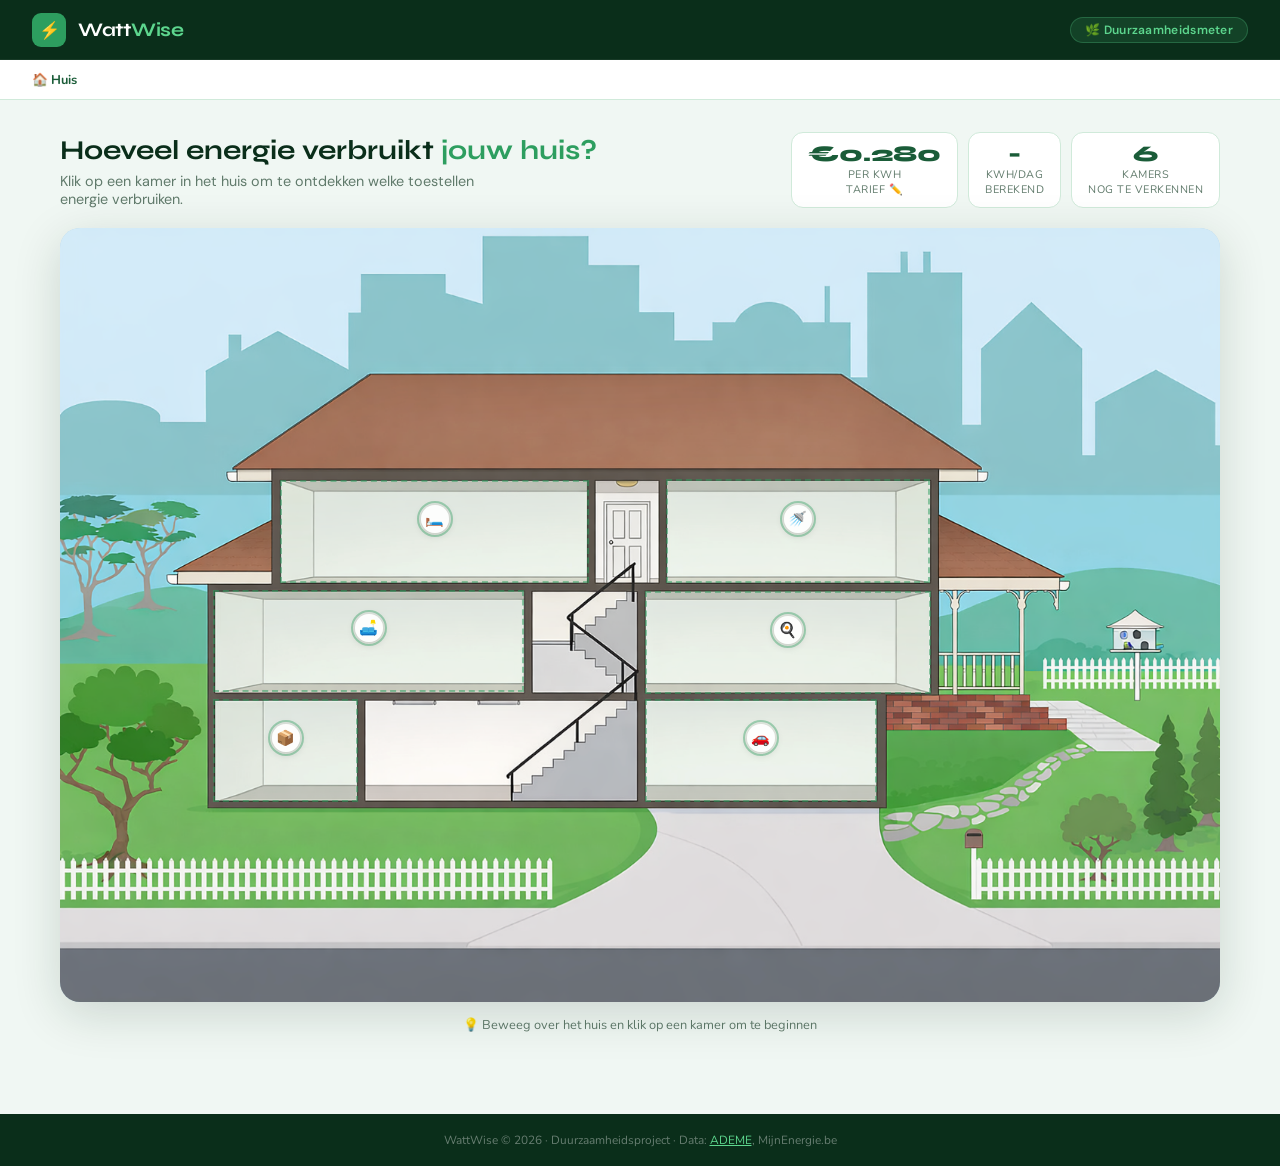
==== commit 7c5ea259: "tarieven data + enkel/dubbele meter" ====
--- a/html/index.html
+++ b/html/index.html
@@ -152,7 +152,7 @@
 </div>
 
 <footer>
-  WattWise &copy; 2026 · Duurzaamheidsproject · Data: <a href="https://data.europa.eu/data/datasets/670facfc5cbe4a7f2f56ace7" target="_blank">ADEME</a>
+  WattWise &copy; 2026 · Duurzaamheidsproject · Data: <a href="https://data.europa.eu/data/datasets/670facfc5cbe4a7f2f56ace7" target="_blank">ADEME</a>, MijnEnergie.be
 </footer>
 
 <!-- <script type="module" src="../javascript/main.js" defer></script> -->
--- a/css/style.css
+++ b/css/style.css
@@ -479,10 +479,19 @@
 
 /* ── PARAM TOOLTIP ── */
 .param-tooltip {
-  font-size:.72rem;color:var(--muted);cursor:help;
-  background:var(--border);border-radius:50%;
-  width:16px;height:16px;display:inline-flex;align-items:center;justify-content:center;
-  font-style:normal;flex-shrink:0;transition:background .15s;
+  font-size:.72rem;
+  color:var(--muted);
+  cursor:help;
+  background:var(--border);
+  border-radius:50%;
+  width:16px;
+  height:16px;
+  display:inline-flex;
+  align-items:center;
+  justify-content:center;
+  font-style:normal;
+  flex-shrink:0;
+  transition:background .15s;
 }
 .param-tooltip:hover { background:var(--g4);color:var(--g1); }
 
@@ -699,4 +708,96 @@
   cursor: pointer;
   font-size: .9rem;
   color: var(--muted);
+}
+
+.tarief-modus-toggle {
+  display: flex;
+  gap: 6px;
+  margin-bottom: 10px;
+}
+
+.tarief-modus-btn {
+  flex: 1;
+  padding: 6px 10px;
+  border-radius: 8px;
+  border: 1.5px solid var(--border);
+  background: transparent;
+  cursor: pointer;
+  font-size: .82rem;
+  font-weight: 600;
+  color: var(--muted);
+  transition: all .15s;
+}
+
+.tarief-modus-btn.actief {
+  background: var(--g3);
+  color: #fff;
+  border-color: var(--g3);
+}
+
+.tarief-optie .tarief-contract {
+  font-size: .72rem;
+  opacity: .6;
+  font-weight: 400;
+  margin-left: 4px;
+}
+
+.tarief-tooltip-trigger {
+  position: relative;
+}
+
+.tarief-tooltip-inhoud {
+  display: none;
+  position: absolute;
+  bottom: calc(100% + 6px);
+  left: 50%;
+  transform: translateX(-50%);
+  background: var(--bg, #ffffff);
+  border: 1.5px solid var(--border);
+  border-radius: 10px;
+  padding: 8px 10px;
+  font-size: .75rem;
+  font-weight: 400;
+  font-style: normal;
+  color: var(--text);
+  width: 500px;
+  line-height: 1.5;
+  box-shadow: 0 4px 16px rgba(0,0,0,.12);
+  z-index: 10000;
+  white-space: normal;
+  pointer-events: none;
+}
+
+.tarief-tooltip-trigger:hover .tarief-tooltip-inhoud {
+  display: block;
+}
+
+.tarief-meter-toggle {
+  display: flex;
+  gap: 6px;
+  margin-bottom: 10px;
+}
+
+.tarief-meter-btn {
+  flex: 1;
+  padding: 6px 10px;
+  border-radius: 8px;
+  border: 1.5px solid var(--border);
+  background: transparent;
+  cursor: pointer;
+  font-size: .82rem;
+  font-weight: 600;
+  color: var(--muted);
+  font-family: 'Nunito', sans-serif;
+  transition: all .15s;
+}
+
+.tarief-meter-btn.actief {
+  background: var(--g3);
+  color: #fff;
+  border-color: var(--g3);
+}
+
+.tarief-optie.verborgen {
+  display: none !important;
 }
